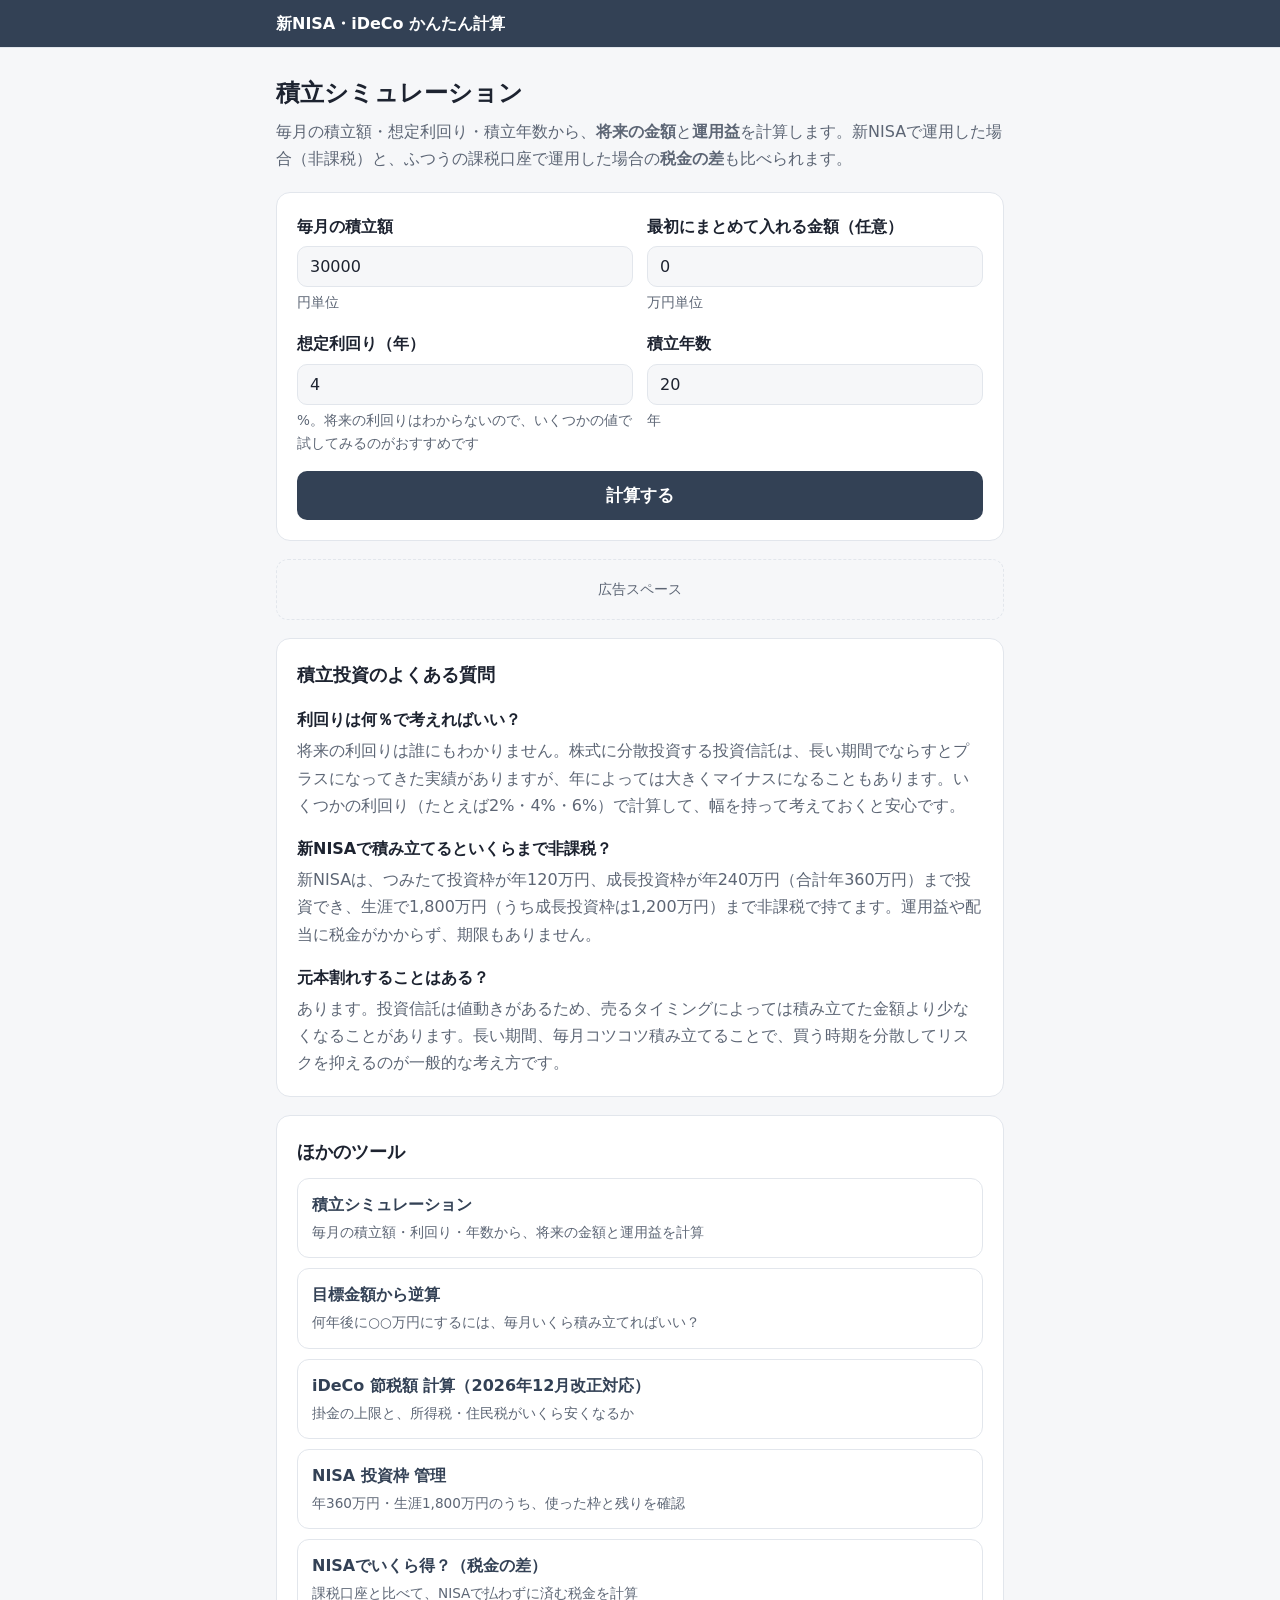
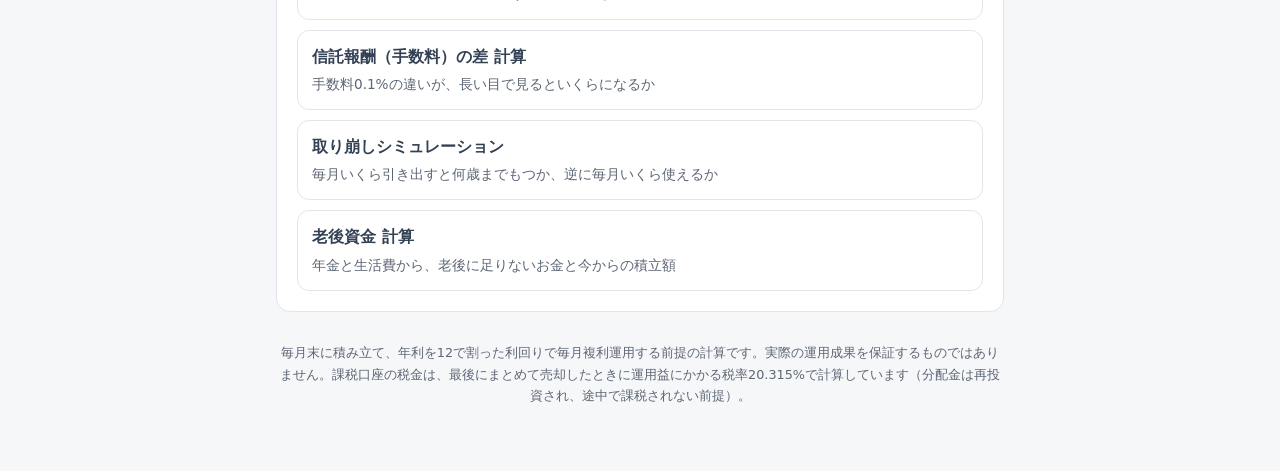
==== index.html @ c99a8055 "新NISA・iDeCo かんたん計算を公開（8ツール） Co-Authored-By: Claude Opus 5.5 <noreply@anthropic.com>" ====
<!doctype html>
<html lang="ja">
<head>
<meta charset="utf-8">
<meta name="viewport" content="width=device-width, initial-scale=1">
<title>積立シミュレーション（新NISA・iDeCo）｜毎月の積立額・利回り・年数から将来の金額を計算</title>
<meta name="description" content="毎月の積立額・想定利回り・積立年数を入れるだけで、将来の金額・元本・運用益をグラフと年ごとの表で表示。新NISAなら非課税、課税口座なら税金がいくらかかるかも比べられる無料の積立シミュレーションです。">
<link rel="canonical" href="https://harryquad.github.io/nisa/">
<link rel="stylesheet" href="assets/style.css">
</head>
<body>
<header class="site-header"><div><a href="/nisa/">新NISA・iDeCo かんたん計算</a></div></header>
<div class="wrap">
  <h1>積立シミュレーション</h1>
  <p class="lead">毎月の積立額・想定利回り・積立年数から、<strong>将来の金額</strong>と<strong>運用益</strong>を計算します。新NISAで運用した場合（非課税）と、ふつうの課税口座で運用した場合の<strong>税金の差</strong>も比べられます。</p>

  <div class="card">
    <div class="row">
      <div class="field"><label for="monthly">毎月の積立額</label><input type="number" id="monthly" min="0" value="30000"><div class="hint">円単位</div></div>
      <div class="field"><label for="initial">最初にまとめて入れる金額（任意）</label><input type="number" id="initial" min="0" value="0"><div class="hint">万円単位</div></div>
    </div>
    <div class="row">
      <div class="field"><label for="rate">想定利回り（年）</label><input type="number" id="rate" min="0" max="20" step="0.1" value="4"><div class="hint">%。将来の利回りはわからないので、いくつかの値で試してみるのがおすすめです</div></div>
      <div class="field"><label for="years">積立年数</label><input type="number" id="years" min="1" max="60" value="20"><div class="hint">年</div></div>
    </div>
    <button id="calc">計算する</button>
  </div>

  <div class="card" id="result" hidden></div>

  <div class="ad">広告スペース</div>

  <div class="card faq">
    <h2>積立投資のよくある質問</h2>
    <h3>利回りは何％で考えればいい？</h3>
    <p>将来の利回りは誰にもわかりません。株式に分散投資する投資信託は、長い期間でならすとプラスになってきた実績がありますが、年によっては大きくマイナスになることもあります。いくつかの利回り（たとえば2%・4%・6%）で計算して、幅を持って考えておくと安心です。</p>
    <h3>新NISAで積み立てるといくらまで非課税？</h3>
    <p>新NISAは、つみたて投資枠が年120万円、成長投資枠が年240万円（合計年360万円）まで投資でき、生涯で1,800万円（うち成長投資枠は1,200万円）まで非課税で持てます。運用益や配当に税金がかからず、期限もありません。</p>
    <h3>元本割れすることはある？</h3>
    <p>あります。投資信託は値動きがあるため、売るタイミングによっては積み立てた金額より少なくなることがあります。長い期間、毎月コツコツ積み立てることで、買う時期を分散してリスクを抑えるのが一般的な考え方です。</p>
  </div>

  <div class="card" id="related"></div>

  <footer>毎月末に積み立て、年利を12で割った利回りで毎月複利運用する前提の計算です。実際の運用成果を保証するものではありません。課税口座の税金は、最後にまとめて売却したときに運用益にかかる税率20.315%で計算しています（分配金は再投資され、途中で課税されない前提）。</footer>
</div>

<script src="assets/site.js"></script>
<script>
const $ = id => document.getElementById(id);
function calc() {
  const out = $("result");
  out.hidden = false;
  const monthly = num("monthly"), initial = num("initial") * MAN, years = Math.floor(num("years"));
  if ((!monthly && !initial) || !years) { out.innerHTML = '<p class="err">積立額と年数を入力してください。</p>'; return; }
  const r = accumulate(monthly, num("rate") / 100, years * 12, initial);
  const tax = Math.max(0, r.gain) * TAX;
  const yearly = monthly * 12;
  const nisaOk = yearly <= 3600000 && r.principal <= 18000000;
  const shown = r.rows.filter(x => x.year <= 3 || x.year % 5 === 0 || x.year === years);

  out.innerHTML = `
    <div class="big">
      <div class="stat good"><div class="k">${years}年後の金額</div><div class="v">${man(r.bal)}</div></div>
      <div class="stat"><div class="k">積み立てた元本</div><div class="v">${man(r.principal)}</div></div>
      <div class="stat good"><div class="k">運用益</div><div class="v">${man(r.gain)}</div></div>
    </div>
    ${growthChart(r.rows)}
    <table class="info" style="margin-top:12px">
      <tr><td>新NISAで運用した場合（非課税）</td><td class="num">${man(r.bal)}</td></tr>
      <tr><td>課税口座で運用した場合（税引き後）</td><td class="num">${man(r.bal - tax)}</td></tr>
      <tr><td><strong>NISAで払わずに済む税金</strong></td><td class="num"><strong>${man(tax)}</strong></td></tr>
    </table>
    ${!nisaOk ? `<p class="note">年間の積立額が360万円、または元本の合計が1,800万円を超えるため、全額をNISAで運用することはできません。超えた分は課税口座での運用になります。</p>` : ""}
    <h2 style="margin-top:16px">年ごとの推移</h2>
    <table class="info"><tr><th>年</th><th class="num">元本</th><th class="num">評価額</th><th class="num">運用益</th></tr>
      ${shown.map(x => `<tr><td>${x.year}年後</td><td class="num">${man(x.principal)}</td><td class="num">${man(x.bal)}</td><td class="num">${man(x.bal - x.principal)}</td></tr>`).join("")}</table>
    <p class="note">目標の金額から毎月の積立額を決めたいなら → <a href="/nisa/mokuhyo/">目標金額から逆算</a> ／ NISAの口座は、証券会社によって買える投資信託や手数料、ポイントのしくみが違います。比べてから選びましょう。</p>`;
  out.scrollIntoView({ behavior: "smooth", block: "start" });
}
$("calc").addEventListener("click", calc);
</script>
</body>
</html>
---- assets/style.css ----
:root{
  --bg:#f6f7f9;--card:#fff;--text:#1d2330;--muted:#5d6675;--line:#e2e6ec;
  --accent:#334155;--accent-soft:#eef2f6;--on-accent:#fff;--good:#16a34a;--good-soft:#dcfce7;
  --warn:#ea580c;--warn-soft:#ffedd5;--off:#9aa3b2;--err:#dc2626;
}
@media (prefers-color-scheme: dark){
  :root{
    --bg:#0f1218;--card:#181c24;--text:#e7eaf0;--muted:#9aa3b2;--line:#2a303c;
    --accent:#cbd5e1;--accent-soft:#1e2633;--on-accent:#0f141c;--good:#4ade80;--good-soft:#12301f;
    --warn:#fb923c;--warn-soft:#3a2413;--off:#5d6675;--err:#f87171;
  }
}
*{box-sizing:border-box}
body{margin:0;background:var(--bg);color:var(--text);font-family:system-ui,-apple-system,"Hiragino Sans","Yu Gothic UI",sans-serif;line-height:1.7}
a{color:var(--accent)}
.site-header{background:var(--accent);border-bottom:1px solid var(--line)}
.site-header div{max-width:760px;margin:0 auto;padding:10px 16px}
.site-header a{font-weight:700;text-decoration:none;color:var(--on-accent)}
.wrap{max-width:760px;margin:0 auto;padding:24px 16px 64px}
h1{font-size:1.5rem;margin:.2em 0 .3em;line-height:1.4}
h2{font-size:1.15rem;margin:0 0 10px}
.lead{color:var(--muted);margin:0 0 20px}
.card{background:var(--card);border:1px solid var(--line);border-radius:14px;padding:20px;margin-bottom:18px}
label{display:block;font-weight:600;margin-bottom:6px}
.field{margin-bottom:16px}
input[type=date],input[type=number],input[type=text],select,textarea{width:100%;padding:10px 12px;font-size:1rem;border:1px solid var(--line);border-radius:10px;background:var(--bg);color:var(--text);font-family:inherit}
.row{display:grid;grid-template-columns:1fr 1fr;gap:14px}
@media (max-width:520px){.row{grid-template-columns:1fr}}
.checks{display:flex;flex-wrap:wrap;gap:8px 18px}
.checks label{font-weight:400;display:flex;align-items:center;gap:6px;margin:0}
.hint{font-size:.85rem;color:var(--muted);margin-top:4px}
button{width:100%;padding:13px;font-size:1.05rem;font-weight:700;border:0;border-radius:10px;background:var(--accent);color:var(--on-accent);cursor:pointer;font-family:inherit}
button:hover{filter:brightness(1.08)}
button.sub{background:var(--accent-soft);color:var(--accent)}
.big{display:grid;grid-template-columns:repeat(3,1fr);gap:10px;margin-bottom:14px}
@media (max-width:520px){.big{grid-template-columns:1fr}}
.stat{border-radius:12px;padding:14px;background:var(--bg)}
.stat .k{font-size:.8rem;color:var(--muted)}
.stat .v{font-size:1.25rem;font-weight:700}
.stat.warn .v{color:var(--warn)} .stat.good .v{color:var(--good)}
.err{color:var(--err);font-weight:600}
table.info{width:100%;border-collapse:collapse;font-size:.95rem}
table.info td,table.info th{padding:8px 4px;border-bottom:1px solid var(--line);vertical-align:top;text-align:left}
table.info th{color:var(--muted);font-weight:500;font-size:.85rem}
table.info td:first-child{color:var(--muted)}
table.info td.num,table.info th.num{text-align:right;font-variant-numeric:tabular-nums}
.note{font-size:.85rem;color:var(--muted);background:var(--bg);border-radius:10px;padding:10px 12px;margin-top:12px}
.ad{border:1px dashed var(--line);border-radius:12px;padding:18px;text-align:center;color:var(--muted);font-size:.85rem;margin-bottom:18px}
.faq h3{font-size:1rem;margin:16px 0 4px}
.faq p{margin:0;color:var(--muted)}
.tools{list-style:none;margin:0;padding:0;display:grid;gap:10px}
.tools a{display:block;padding:12px 14px;border:1px solid var(--line);border-radius:12px;text-decoration:none;color:var(--text);background:var(--card)}
.tools a:hover{border-color:var(--accent)}
.tools b{display:block;color:var(--accent)}
.tools span{font-size:.85rem;color:var(--muted)}
footer{font-size:.8rem;color:var(--muted);text-align:center;margin-top:30px}
.verdict{font-size:1.2rem;font-weight:700;margin:0 0 10px}
.verdict.ok{color:var(--good)} .verdict.ng{color:var(--warn)}
.q{padding:12px 0;border-bottom:1px solid var(--line)}
.q .t{font-weight:600;margin-bottom:6px}
.it{display:grid;grid-template-columns:1.3fr 1fr 1fr 1fr 36px;gap:8px;align-items:end;padding:8px 0;border-bottom:1px solid var(--line)}
.it label{font-size:.78rem;font-weight:500;color:var(--muted);margin-bottom:2px}
.it input,.it select{padding:8px}
.it .rm{width:auto;padding:6px 10px;font-size:.8rem;font-weight:500;background:var(--bg);color:var(--muted);border:1px solid var(--line)}
@media (max-width:560px){.it{grid-template-columns:1fr 1fr}.it .nm{grid-column:1/3}}
.btns{display:grid;grid-template-columns:1fr 1fr;gap:10px;margin-top:12px}
tr.best td{background:var(--good-soft);font-weight:700}
.chart svg{width:100%;height:auto;display:block}
.chart .axis{stroke:var(--line)}.chart .lbl{fill:var(--muted);font-size:11px}
.chart .a1{fill:var(--accent);opacity:.35}.chart .a2{fill:var(--good);opacity:.55}
.legend{display:flex;gap:16px;font-size:.8rem;color:var(--muted);margin-top:6px;flex-wrap:wrap}
.legend span::before{content:"";display:inline-block;width:12px;height:12px;border-radius:3px;margin-right:5px;vertical-align:-1px}
.legend .l1::before{background:var(--accent);opacity:.35}.legend .l2::before{background:var(--good);opacity:.55}
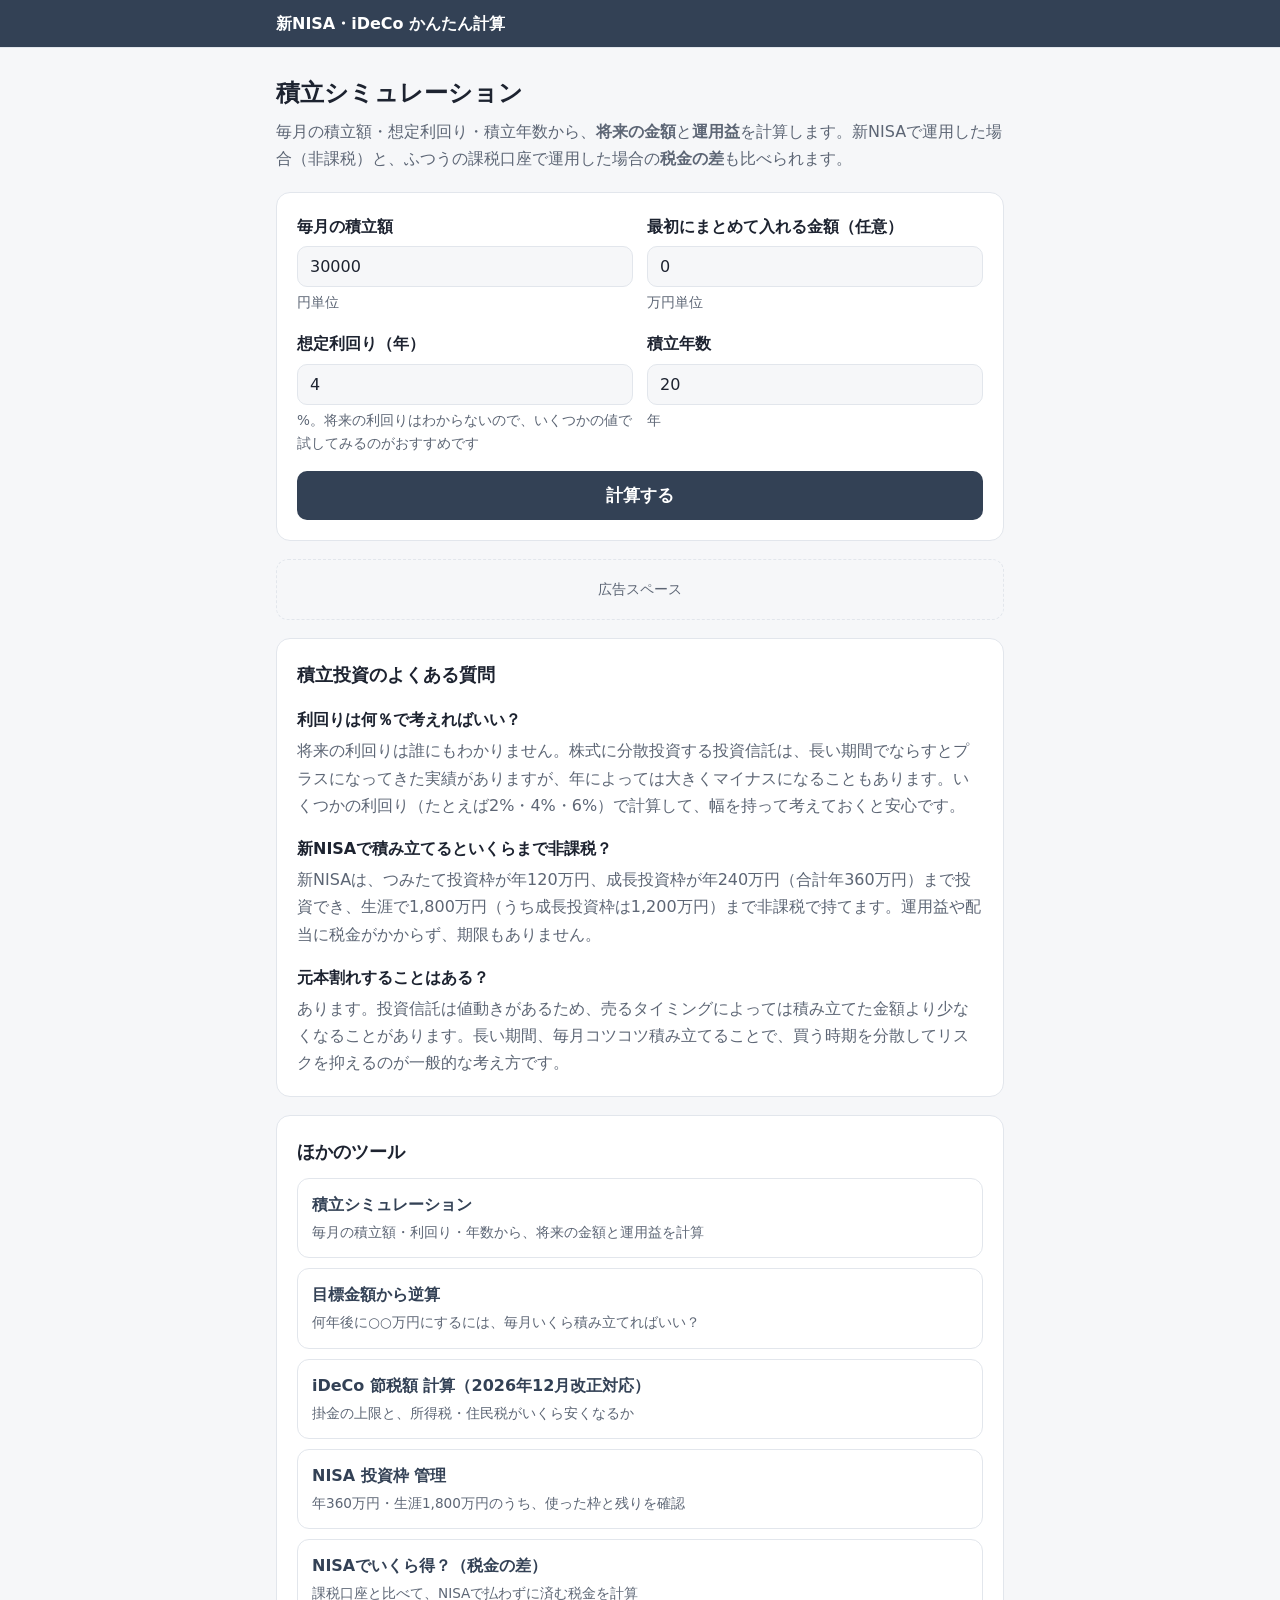
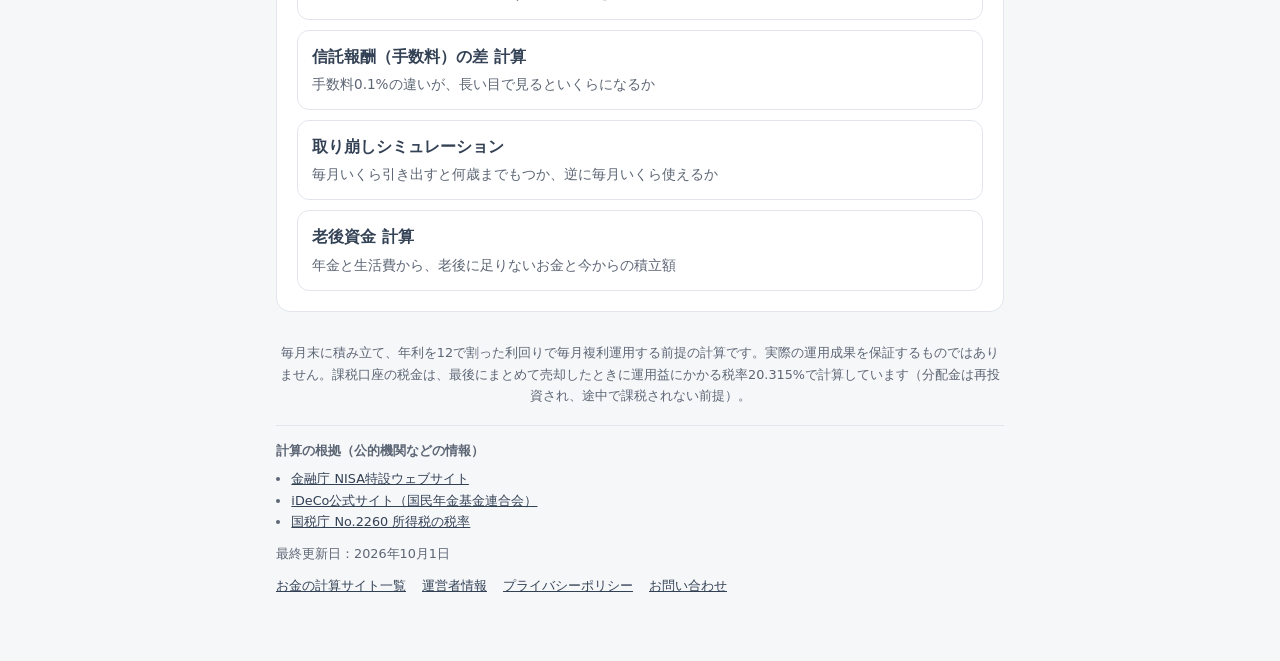
==== commit c1a80034: "運営者情報・プライバシーポリシー・お問い合わせ・サイト一覧へのリンク、計算の根拠、最終更新日、OGP、アイコンを追加 Co-Authored-By: Claude Opus 5.5 <noreply@" ====
--- a/index.html
+++ b/index.html
@@ -6,6 +6,17 @@
 <title>積立シミュレーション（新NISA・iDeCo）｜毎月の積立額・利回り・年数から将来の金額を計算</title>
 <meta name="description" content="毎月の積立額・想定利回り・積立年数を入れるだけで、将来の金額・元本・運用益をグラフと年ごとの表で表示。新NISAなら非課税、課税口座なら税金がいくらかかるかも比べられる無料の積立シミュレーションです。">
 <link rel="canonical" href="https://harryquad.github.io/nisa/">
+<!--sw-head-->
+<meta property="og:type" content="website">
+<meta property="og:site_name" content="新NISA・iDeCo かんたん計算">
+<meta property="og:title" content="積立シミュレーション（新NISA・iDeCo）｜毎月の積立額・利回り・年数から将来の金額を計算">
+<meta property="og:description" content="毎月の積立額・想定利回り・積立年数を入れるだけで、将来の金額・元本・運用益をグラフと年ごとの表で表示。新NISAなら非課税、課税口座なら税金がいくらかかるかも比べられる無料の積立シミュレーションです。">
+<meta property="og:url" content="https://harryquad.github.io/nisa/">
+<meta property="og:locale" content="ja_JP">
+<meta name="twitter:card" content="summary">
+<link rel="icon" href="/favicon.ico" sizes="48x48">
+<link rel="icon" href="/favicon.svg" type="image/svg+xml">
+<!--/sw-head-->
 <link rel="stylesheet" href="assets/style.css">
 </head>
 <body>
@@ -43,6 +54,9 @@
   <div class="card" id="related"></div>
 
   <footer>毎月末に積み立て、年利を12で割った利回りで毎月複利運用する前提の計算です。実際の運用成果を保証するものではありません。課税口座の税金は、最後にまとめて売却したときに運用益にかかる税率20.315%で計算しています（分配金は再投資され、途中で課税されない前提）。</footer>
+<!--sw-foot-->
+<div style="font-size:.8rem;color:var(--muted);margin-top:18px;border-top:1px solid var(--line);padding-top:14px"><p style="margin:0 0 6px;font-weight:600">計算の根拠（公的機関などの情報）</p><ul style="margin:0 0 10px;padding-left:1.2em"><li><a href="https://www.fsa.go.jp/policy/nisa2/" target="_blank" rel="noopener">金融庁 NISA特設ウェブサイト</a></li><li><a href="https://www.ideco-koushiki.jp/" target="_blank" rel="noopener">iDeCo公式サイト（国民年金基金連合会）</a></li><li><a href="https://www.nta.go.jp/taxes/shiraberu/taxanswer/shotoku/2260.htm" target="_blank" rel="noopener">国税庁 No.2260 所得税の税率</a></li></ul><p style="margin:0 0 10px">最終更新日：2026年10月1日</p><nav style="display:flex;flex-wrap:wrap;gap:6px 16px"><a href="/sites/">お金の計算サイト一覧</a><a href="/about/">運営者情報</a><a href="/privacy/">プライバシーポリシー</a><a href="/contact/">お問い合わせ</a></nav></div>
+<!--/sw-foot-->
 </div>
 
 <script src="assets/site.js"></script>
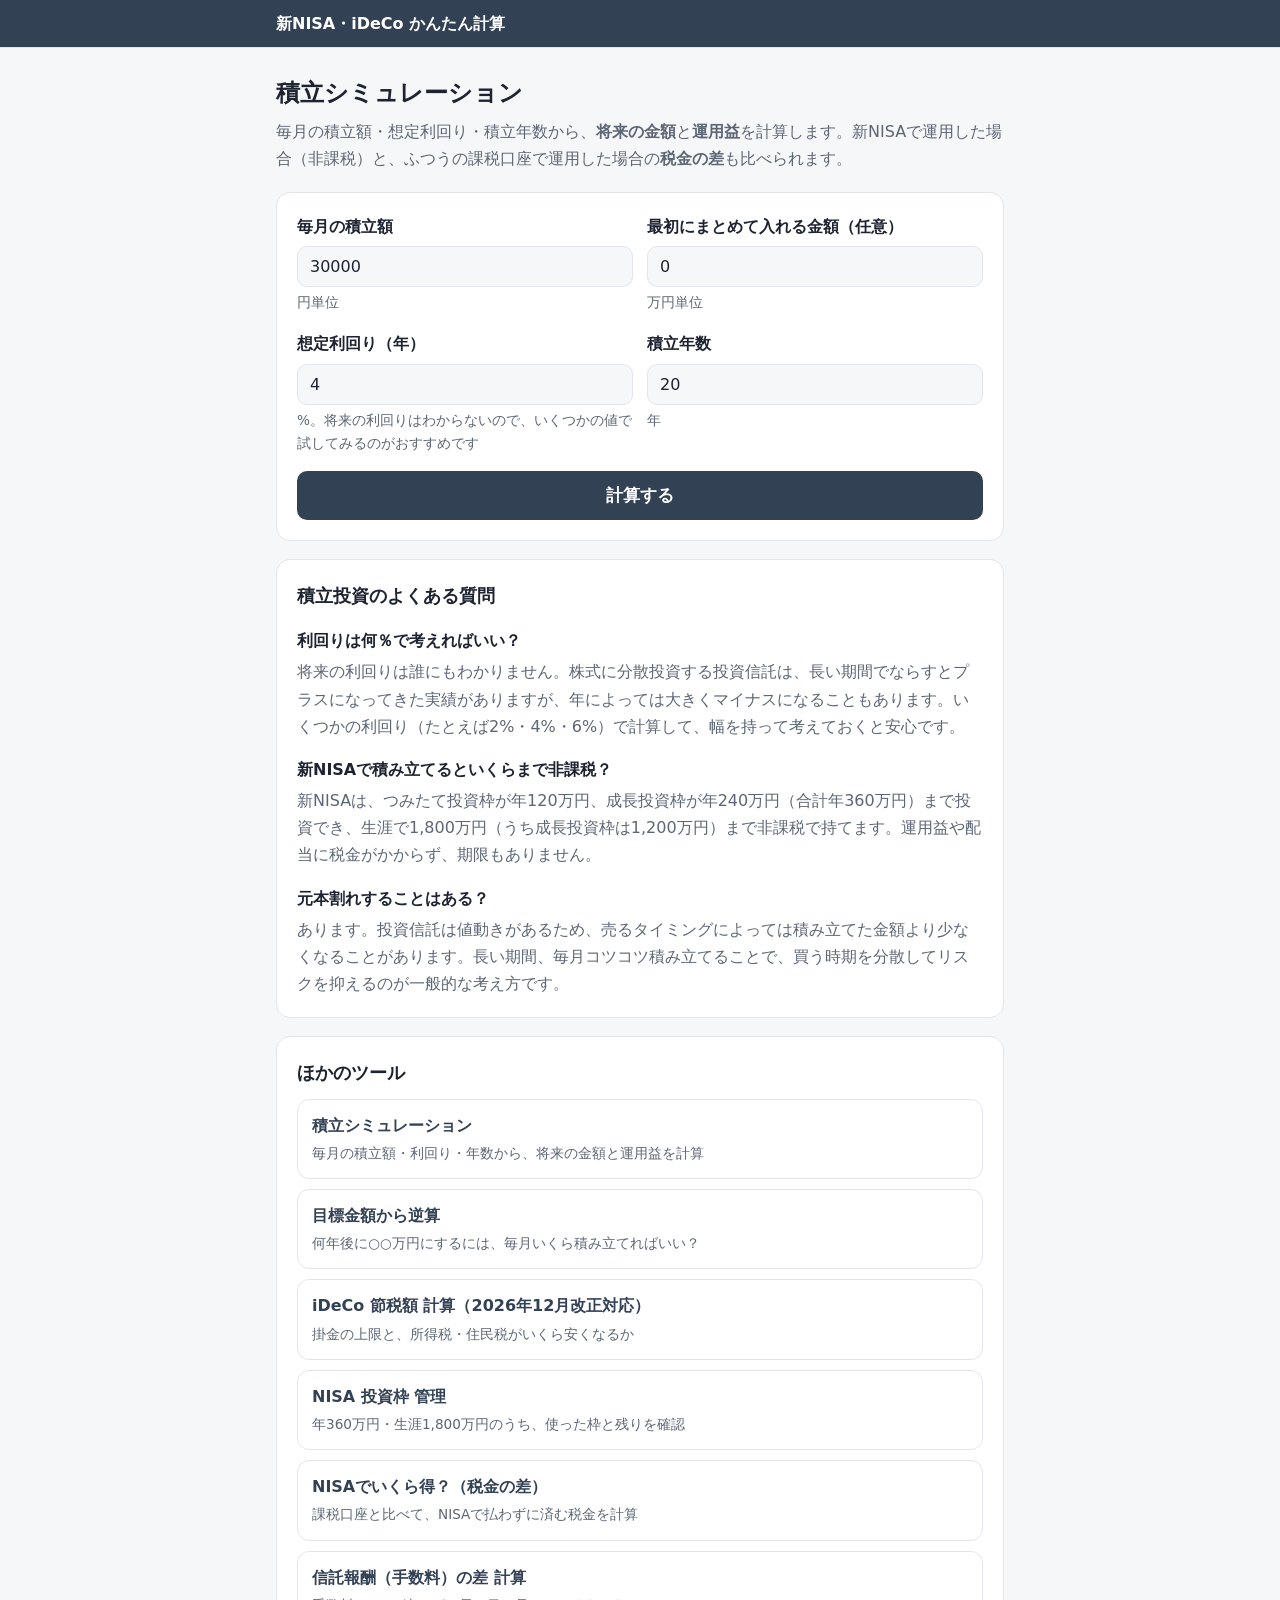
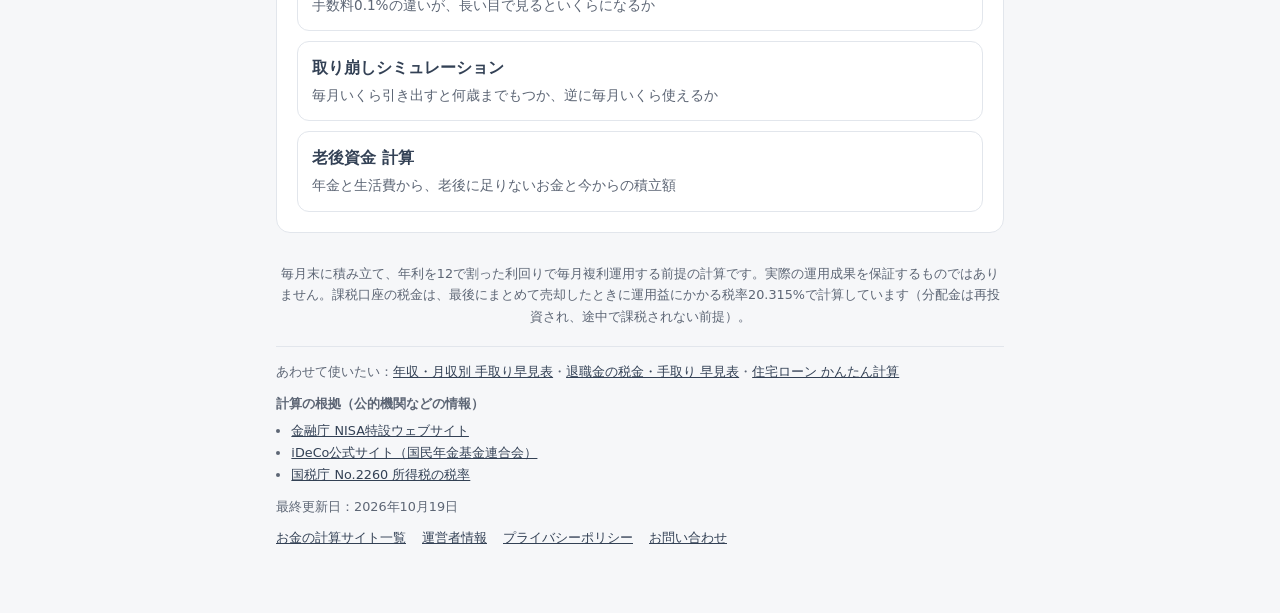
==== commit 5ef96efe: "空の広告枠を非表示にし、関連サイトへのリンクを追加 Co-Authored-By: Claude Opus 5.5 <noreply@anthropic.com>" ====
--- a/index.html
+++ b/index.html
@@ -55,7 +55,7 @@
 
   <footer>毎月末に積み立て、年利を12で割った利回りで毎月複利運用する前提の計算です。実際の運用成果を保証するものではありません。課税口座の税金は、最後にまとめて売却したときに運用益にかかる税率20.315%で計算しています（分配金は再投資され、途中で課税されない前提）。</footer>
 <!--sw-foot-->
-<div style="font-size:.8rem;color:var(--muted);margin-top:18px;border-top:1px solid var(--line);padding-top:14px"><p style="margin:0 0 6px;font-weight:600">計算の根拠（公的機関などの情報）</p><ul style="margin:0 0 10px;padding-left:1.2em"><li><a href="https://www.fsa.go.jp/policy/nisa2/" target="_blank" rel="noopener">金融庁 NISA特設ウェブサイト</a></li><li><a href="https://www.ideco-koushiki.jp/" target="_blank" rel="noopener">iDeCo公式サイト（国民年金基金連合会）</a></li><li><a href="https://www.nta.go.jp/taxes/shiraberu/taxanswer/shotoku/2260.htm" target="_blank" rel="noopener">国税庁 No.2260 所得税の税率</a></li></ul><p style="margin:0 0 10px">最終更新日：2026年10月1日</p><nav style="display:flex;flex-wrap:wrap;gap:6px 16px"><a href="/sites/">お金の計算サイト一覧</a><a href="/about/">運営者情報</a><a href="/privacy/">プライバシーポリシー</a><a href="/contact/">お問い合わせ</a></nav></div>
+<div style="font-size:.8rem;color:var(--muted);margin-top:18px;border-top:1px solid var(--line);padding-top:14px"><p style="margin:0 0 10px">あわせて使いたい：<a href="/nenshu/">年収・月収別 手取り早見表</a>・<a href="/taishoku-zei/">退職金の税金・手取り 早見表</a>・<a href="/jutaku/">住宅ローン かんたん計算</a></p><p style="margin:0 0 6px;font-weight:600">計算の根拠（公的機関などの情報）</p><ul style="margin:0 0 10px;padding-left:1.2em"><li><a href="https://www.fsa.go.jp/policy/nisa2/" target="_blank" rel="noopener">金融庁 NISA特設ウェブサイト</a></li><li><a href="https://www.ideco-koushiki.jp/" target="_blank" rel="noopener">iDeCo公式サイト（国民年金基金連合会）</a></li><li><a href="https://www.nta.go.jp/taxes/shiraberu/taxanswer/shotoku/2260.htm" target="_blank" rel="noopener">国税庁 No.2260 所得税の税率</a></li></ul><p style="margin:0 0 10px">最終更新日：2026年10月19日</p><nav style="display:flex;flex-wrap:wrap;gap:6px 16px"><a href="/sites/">お金の計算サイト一覧</a><a href="/about/">運営者情報</a><a href="/privacy/">プライバシーポリシー</a><a href="/contact/">お問い合わせ</a></nav></div>
 <!--/sw-foot-->
 </div>
 
--- a/assets/style.css
+++ b/assets/style.css
@@ -45,7 +45,8 @@
 table.info td:first-child{color:var(--muted)}
 table.info td.num,table.info th.num{text-align:right;font-variant-numeric:tabular-nums}
 .note{font-size:.85rem;color:var(--muted);background:var(--bg);border-radius:10px;padding:10px 12px;margin-top:12px}
-.ad{border:1px dashed var(--line);border-radius:12px;padding:18px;text-align:center;color:var(--muted);font-size:.85rem;margin-bottom:18px}
+.ad{display:none}
+.ad.on{display:block;border:1px solid var(--line);border-radius:12px;padding:14px;margin-bottom:18px;background:var(--card)}
 .faq h3{font-size:1rem;margin:16px 0 4px}
 .faq p{margin:0;color:var(--muted)}
 .tools{list-style:none;margin:0;padding:0;display:grid;gap:10px}
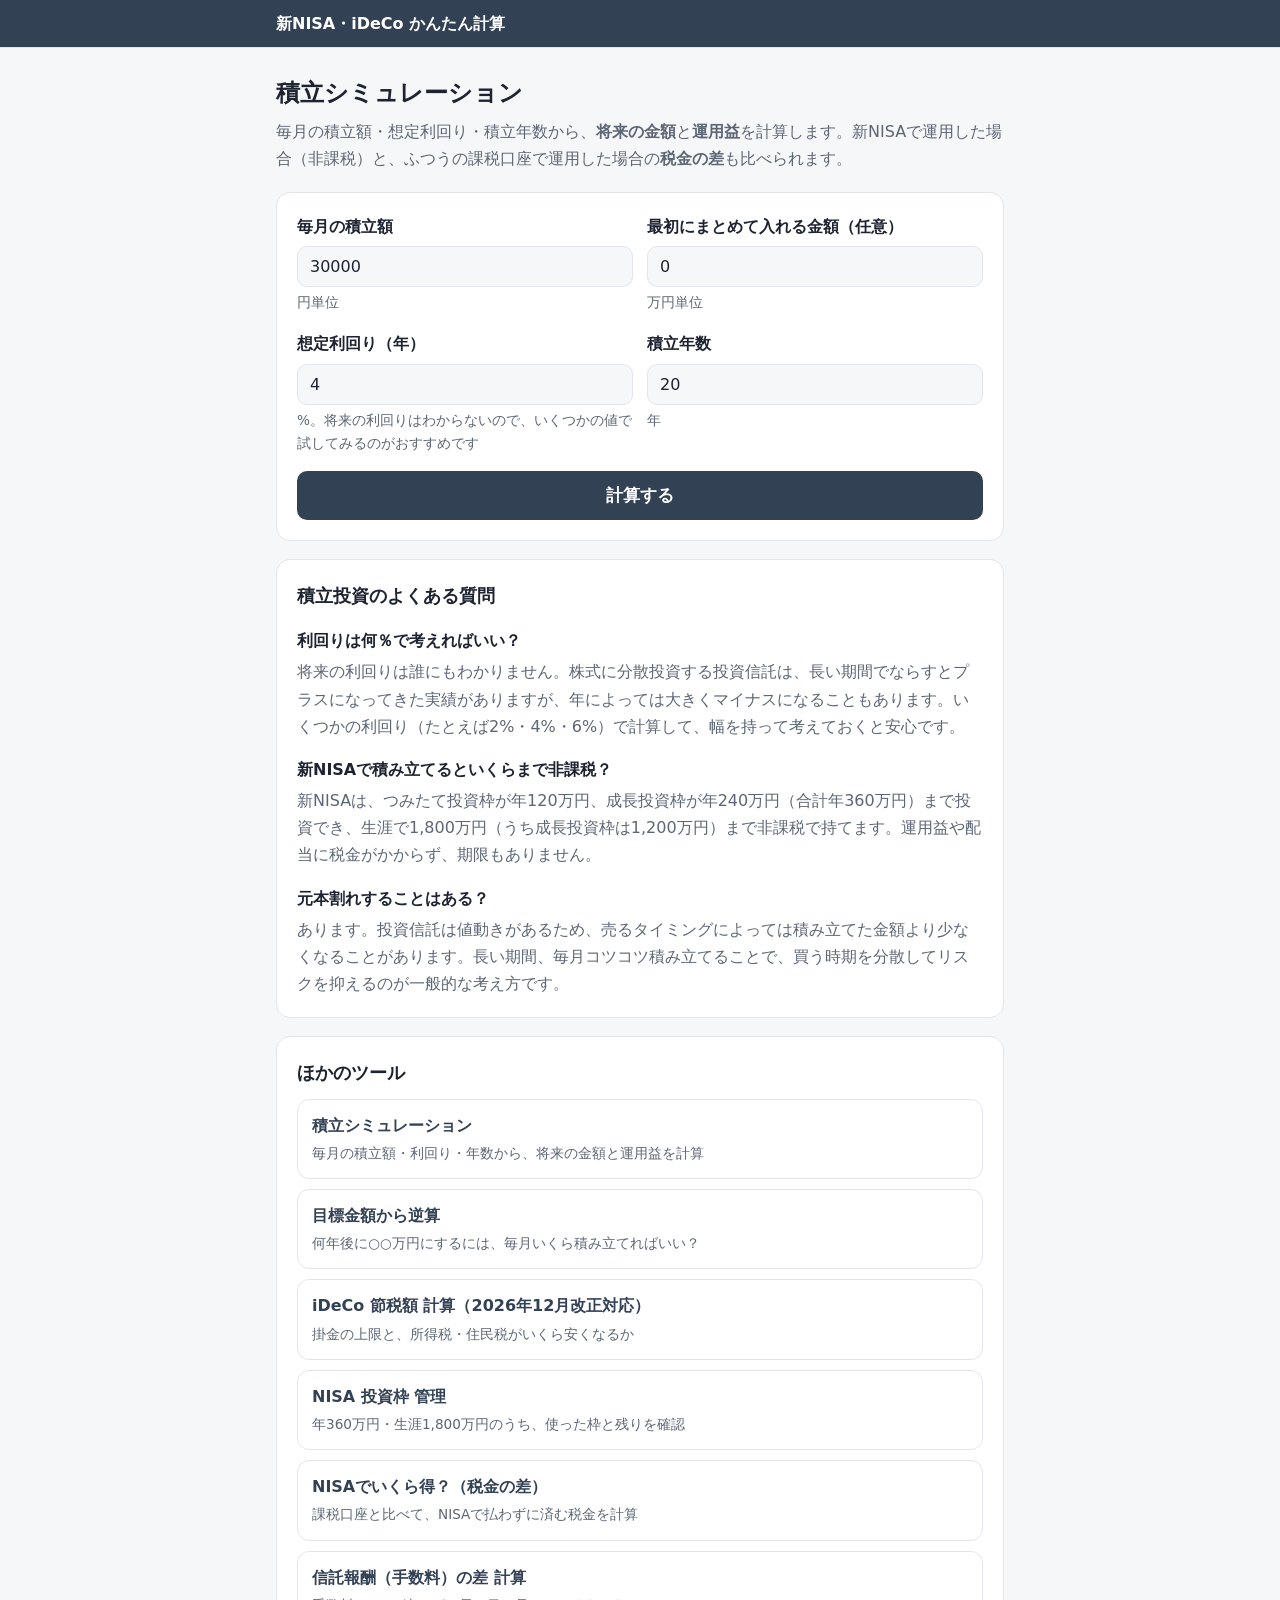
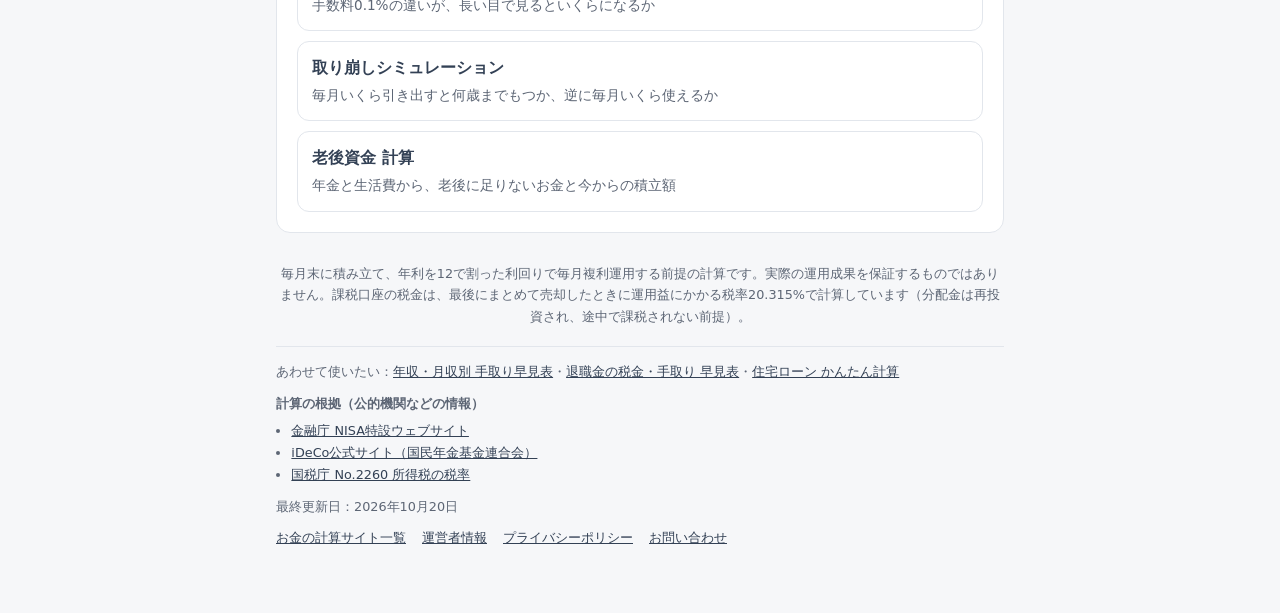
==== commit f88e7115: "A8リンクにページ別の計測パラメータを付与、ふるさと納税の計算結果に連動した案内を追加 Co-Authored-By: Claude Opus 5.5 <noreply@anthropic.com>" ====
--- a/index.html
+++ b/index.html
@@ -5,13 +5,13 @@
 <meta name="viewport" content="width=device-width, initial-scale=1">
 <title>積立シミュレーション（新NISA・iDeCo）｜毎月の積立額・利回り・年数から将来の金額を計算</title>
 <meta name="description" content="毎月の積立額・想定利回り・積立年数を入れるだけで、将来の金額・元本・運用益をグラフと年ごとの表で表示。新NISAなら非課税、課税口座なら税金がいくらかかるかも比べられる無料の積立シミュレーションです。">
-<link rel="canonical" href="https://harryquad.github.io/nisa/">
+<link rel="canonical" href="https://okanenokeisan.com/nisa/">
 <!--sw-head-->
 <meta property="og:type" content="website">
 <meta property="og:site_name" content="新NISA・iDeCo かんたん計算">
 <meta property="og:title" content="積立シミュレーション（新NISA・iDeCo）｜毎月の積立額・利回り・年数から将来の金額を計算">
 <meta property="og:description" content="毎月の積立額・想定利回り・積立年数を入れるだけで、将来の金額・元本・運用益をグラフと年ごとの表で表示。新NISAなら非課税、課税口座なら税金がいくらかかるかも比べられる無料の積立シミュレーションです。">
-<meta property="og:url" content="https://harryquad.github.io/nisa/">
+<meta property="og:url" content="https://okanenokeisan.com/nisa/">
 <meta property="og:locale" content="ja_JP">
 <meta name="twitter:card" content="summary">
 <link rel="icon" href="/favicon.ico" sizes="48x48">
@@ -55,7 +55,7 @@
 
   <footer>毎月末に積み立て、年利を12で割った利回りで毎月複利運用する前提の計算です。実際の運用成果を保証するものではありません。課税口座の税金は、最後にまとめて売却したときに運用益にかかる税率20.315%で計算しています（分配金は再投資され、途中で課税されない前提）。</footer>
 <!--sw-foot-->
-<div style="font-size:.8rem;color:var(--muted);margin-top:18px;border-top:1px solid var(--line);padding-top:14px"><p style="margin:0 0 10px">あわせて使いたい：<a href="/nenshu/">年収・月収別 手取り早見表</a>・<a href="/taishoku-zei/">退職金の税金・手取り 早見表</a>・<a href="/jutaku/">住宅ローン かんたん計算</a></p><p style="margin:0 0 6px;font-weight:600">計算の根拠（公的機関などの情報）</p><ul style="margin:0 0 10px;padding-left:1.2em"><li><a href="https://www.fsa.go.jp/policy/nisa2/" target="_blank" rel="noopener">金融庁 NISA特設ウェブサイト</a></li><li><a href="https://www.ideco-koushiki.jp/" target="_blank" rel="noopener">iDeCo公式サイト（国民年金基金連合会）</a></li><li><a href="https://www.nta.go.jp/taxes/shiraberu/taxanswer/shotoku/2260.htm" target="_blank" rel="noopener">国税庁 No.2260 所得税の税率</a></li></ul><p style="margin:0 0 10px">最終更新日：2026年10月19日</p><nav style="display:flex;flex-wrap:wrap;gap:6px 16px"><a href="/sites/">お金の計算サイト一覧</a><a href="/about/">運営者情報</a><a href="/privacy/">プライバシーポリシー</a><a href="/contact/">お問い合わせ</a></nav></div>
+<div style="font-size:.8rem;color:var(--muted);margin-top:18px;border-top:1px solid var(--line);padding-top:14px"><p style="margin:0 0 10px">あわせて使いたい：<a href="/nenshu/">年収・月収別 手取り早見表</a>・<a href="/taishoku-zei/">退職金の税金・手取り 早見表</a>・<a href="/jutaku/">住宅ローン かんたん計算</a></p><p style="margin:0 0 6px;font-weight:600">計算の根拠（公的機関などの情報）</p><ul style="margin:0 0 10px;padding-left:1.2em"><li><a href="https://www.fsa.go.jp/policy/nisa2/" target="_blank" rel="noopener">金融庁 NISA特設ウェブサイト</a></li><li><a href="https://www.ideco-koushiki.jp/" target="_blank" rel="noopener">iDeCo公式サイト（国民年金基金連合会）</a></li><li><a href="https://www.nta.go.jp/taxes/shiraberu/taxanswer/shotoku/2260.htm" target="_blank" rel="noopener">国税庁 No.2260 所得税の税率</a></li></ul><p style="margin:0 0 10px">最終更新日：2026年10月20日</p><nav style="display:flex;flex-wrap:wrap;gap:6px 16px"><a href="/sites/">お金の計算サイト一覧</a><a href="/about/">運営者情報</a><a href="/privacy/">プライバシーポリシー</a><a href="/contact/">お問い合わせ</a></nav></div>
 <!--/sw-foot-->
 </div>
 
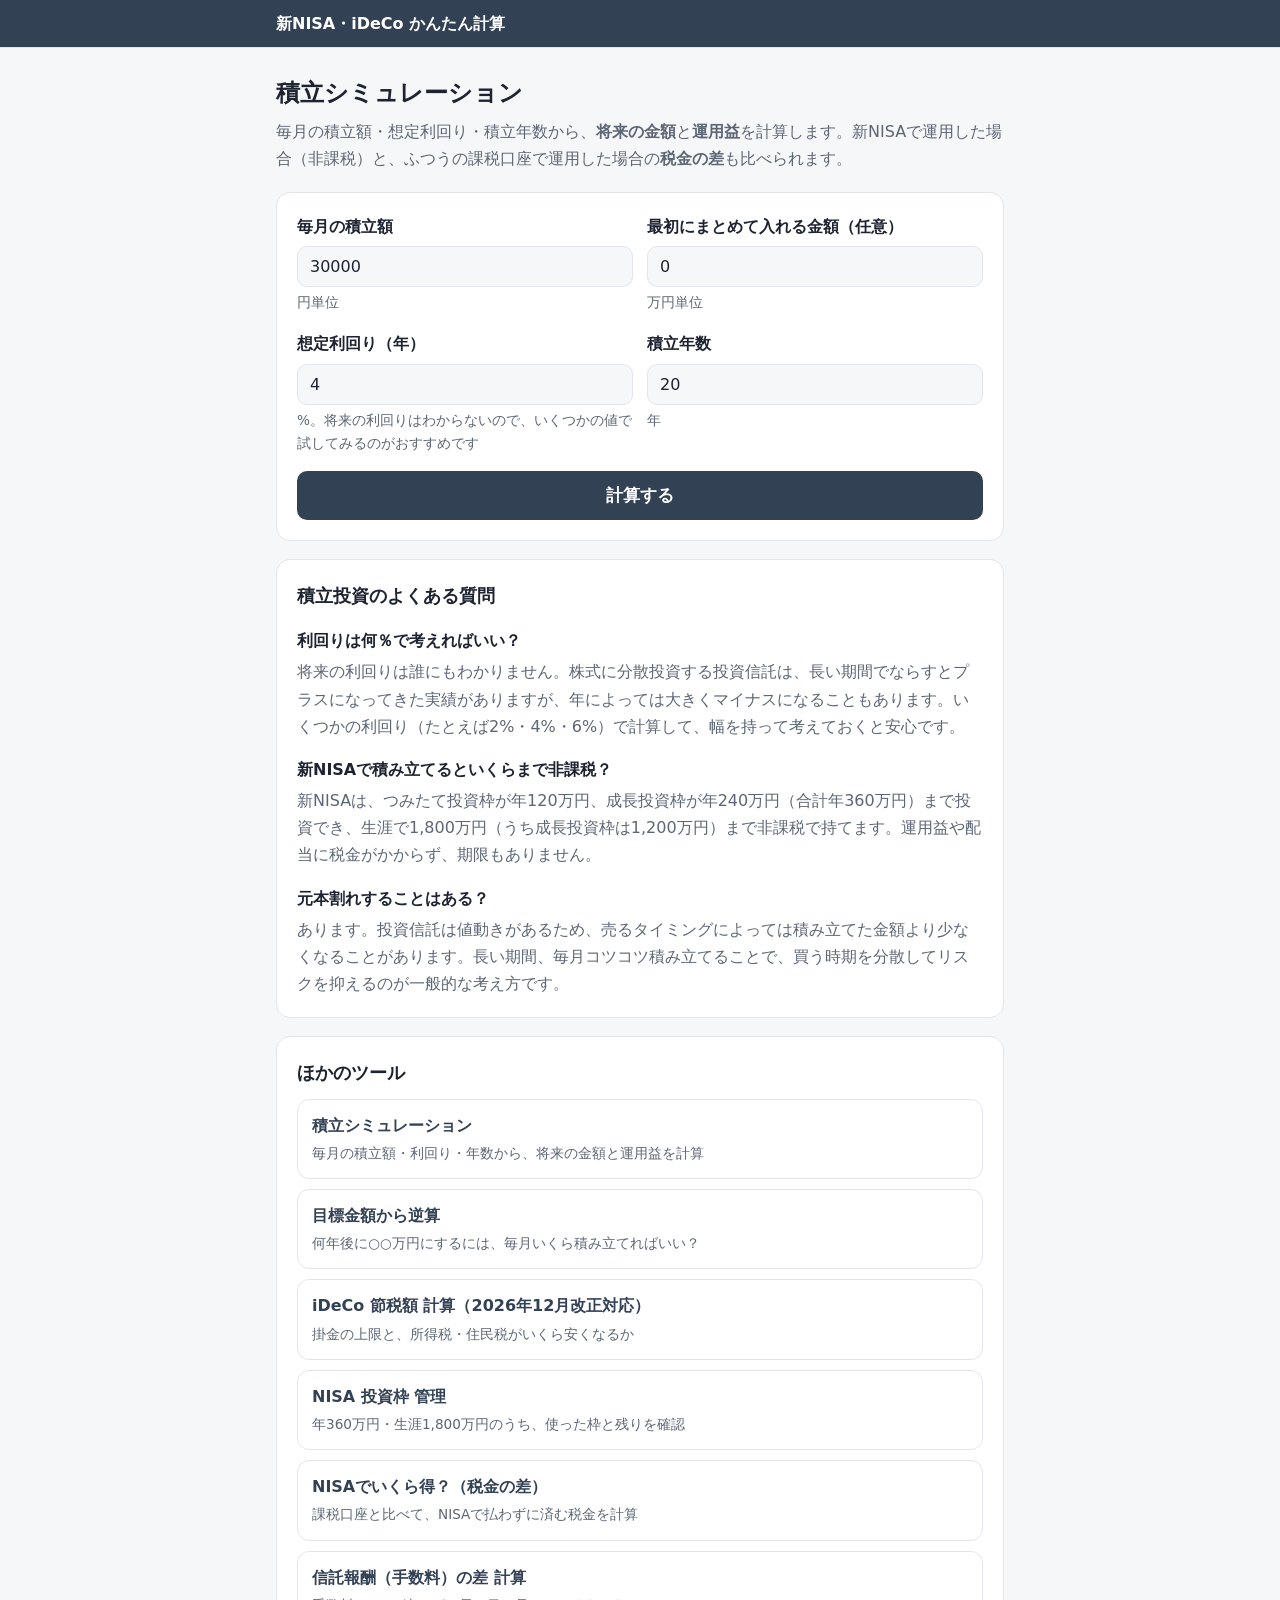
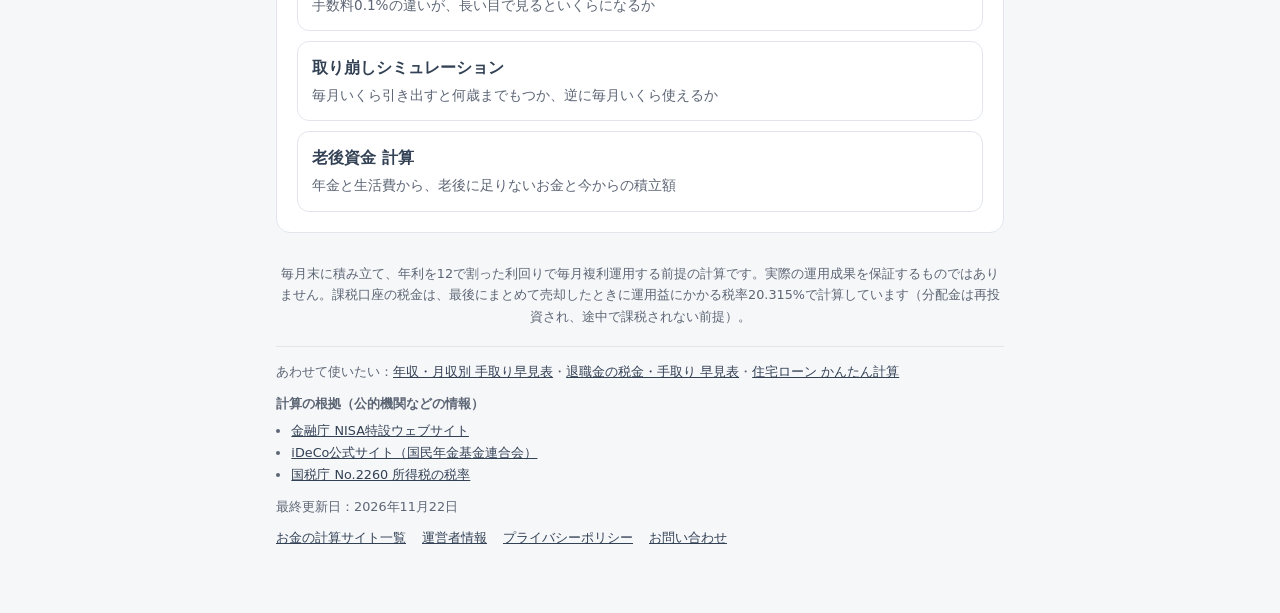
==== commit 9a908ab3: "最終更新日を反映 Co-Authored-By: Claude Opus 5.5 <noreply@anthropic.com>" ====
--- a/index.html
+++ b/index.html
@@ -16,6 +16,8 @@
 <meta name="twitter:card" content="summary">
 <link rel="icon" href="/favicon.ico" sizes="48x48">
 <link rel="icon" href="/favicon.svg" type="image/svg+xml">
+<script async src="https://www.googletagmanager.com/gtag/js?id=G-CTGWFB173X"></script>
+<script>window.dataLayer=window.dataLayer||[];function gtag(){dataLayer.push(arguments);}gtag('js',new Date());gtag('config','G-CTGWFB173X');document.addEventListener('click',function(e){var b=e.target.closest&&e.target.closest('button#calc,button#judge,button#make');if(b)gtag('event','tool_use',{tool_path:location.pathname,button_id:b.id});},true);</script>
 <!--/sw-head-->
 <link rel="stylesheet" href="assets/style.css">
 </head>
@@ -55,7 +57,7 @@
 
   <footer>毎月末に積み立て、年利を12で割った利回りで毎月複利運用する前提の計算です。実際の運用成果を保証するものではありません。課税口座の税金は、最後にまとめて売却したときに運用益にかかる税率20.315%で計算しています（分配金は再投資され、途中で課税されない前提）。</footer>
 <!--sw-foot-->
-<div style="font-size:.8rem;color:var(--muted);margin-top:18px;border-top:1px solid var(--line);padding-top:14px"><p style="margin:0 0 10px">あわせて使いたい：<a href="/nenshu/">年収・月収別 手取り早見表</a>・<a href="/taishoku-zei/">退職金の税金・手取り 早見表</a>・<a href="/jutaku/">住宅ローン かんたん計算</a></p><p style="margin:0 0 6px;font-weight:600">計算の根拠（公的機関などの情報）</p><ul style="margin:0 0 10px;padding-left:1.2em"><li><a href="https://www.fsa.go.jp/policy/nisa2/" target="_blank" rel="noopener">金融庁 NISA特設ウェブサイト</a></li><li><a href="https://www.ideco-koushiki.jp/" target="_blank" rel="noopener">iDeCo公式サイト（国民年金基金連合会）</a></li><li><a href="https://www.nta.go.jp/taxes/shiraberu/taxanswer/shotoku/2260.htm" target="_blank" rel="noopener">国税庁 No.2260 所得税の税率</a></li></ul><p style="margin:0 0 10px">最終更新日：2026年10月20日</p><nav style="display:flex;flex-wrap:wrap;gap:6px 16px"><a href="/sites/">お金の計算サイト一覧</a><a href="/about/">運営者情報</a><a href="/privacy/">プライバシーポリシー</a><a href="/contact/">お問い合わせ</a></nav></div>
+<div style="font-size:.8rem;color:var(--muted);margin-top:18px;border-top:1px solid var(--line);padding-top:14px"><p style="margin:0 0 10px">あわせて使いたい：<a href="/nenshu/">年収・月収別 手取り早見表</a>・<a href="/taishoku-zei/">退職金の税金・手取り 早見表</a>・<a href="/jutaku/">住宅ローン かんたん計算</a></p><p style="margin:0 0 6px;font-weight:600">計算の根拠（公的機関などの情報）</p><ul style="margin:0 0 10px;padding-left:1.2em"><li><a href="https://www.fsa.go.jp/policy/nisa2/" target="_blank" rel="noopener">金融庁 NISA特設ウェブサイト</a></li><li><a href="https://www.ideco-koushiki.jp/" target="_blank" rel="noopener">iDeCo公式サイト（国民年金基金連合会）</a></li><li><a href="https://www.nta.go.jp/taxes/shiraberu/taxanswer/shotoku/2260.htm" target="_blank" rel="noopener">国税庁 No.2260 所得税の税率</a></li></ul><p style="margin:0 0 10px">最終更新日：2026年11月22日</p><nav style="display:flex;flex-wrap:wrap;gap:6px 16px"><a href="/sites/">お金の計算サイト一覧</a><a href="/about/">運営者情報</a><a href="/privacy/">プライバシーポリシー</a><a href="/contact/">お問い合わせ</a></nav></div>
 <!--/sw-foot-->
 </div>
 
